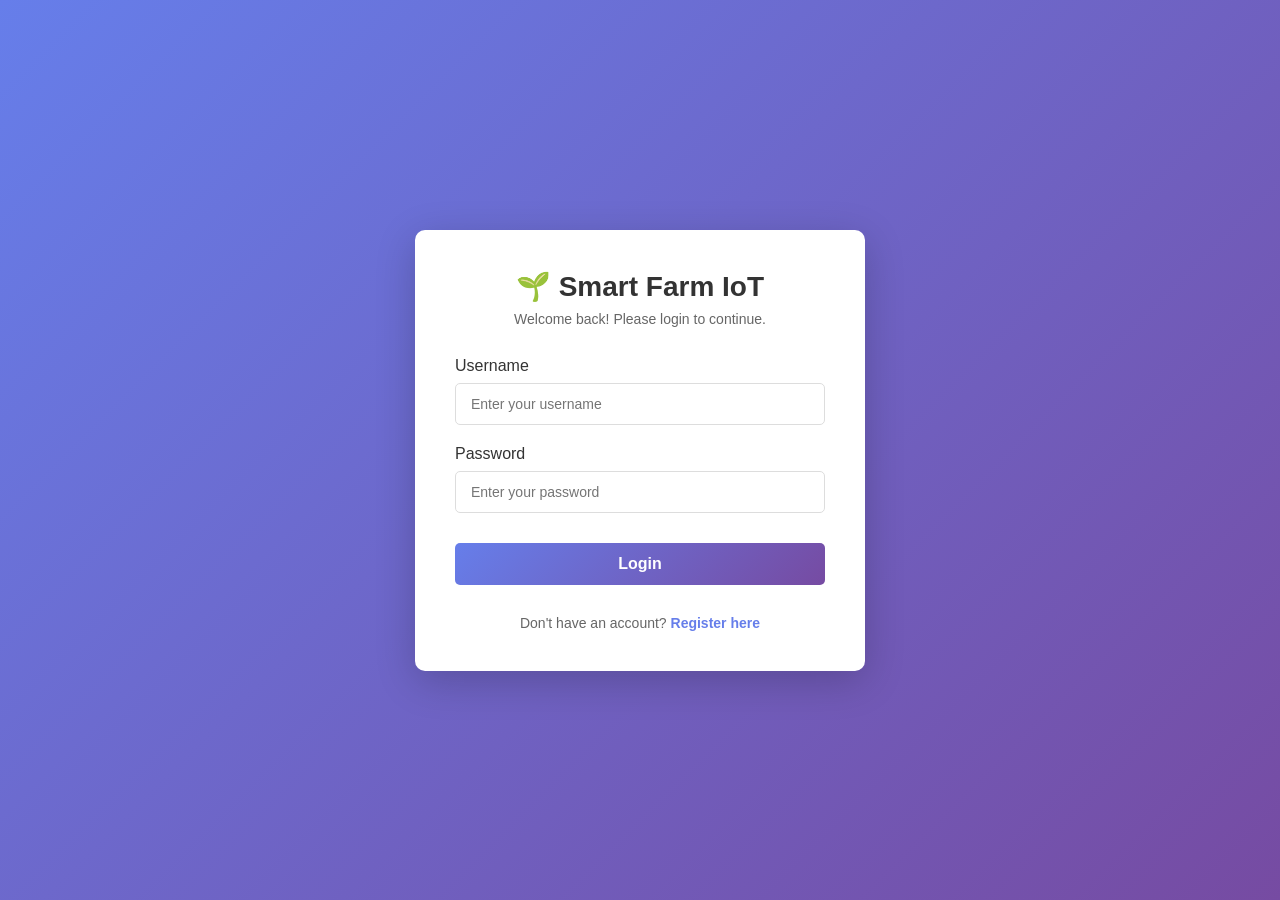
==== wwwroot/automation.html @ 26497a00 "Update Docker configuration and connection strings for AeroponicIOT - Removed the MSSQL service from" ====
<!DOCTYPE html>
<html lang="en">
<head>
    <meta charset="UTF-8">
    <meta name="viewport" content="width=device-width, initial-scale=1.0">
    <title>Automation Rules - Smart Farm IoT</title>
    <link rel="stylesheet" href="css/dashboard.css">
    <link rel="stylesheet" href="css/automation.css">
</head>
<body>
    <header>
        <h1>⚙️ Automation Rules</h1>
        <div class="header-controls">
            <div id="automationHeader"></div>
        </div>
    </header>

    <main class="automation-container">
        <!-- New Rule Section -->
        <section class="card new-rule-section">
            <h2>Create New Rule</h2>
            <form id="newRuleForm" class="rule-form">
                <div class="form-row">
                    <div class="form-group">
                        <label for="ruleName">Rule Name:</label>
                        <input type="text" id="ruleName" placeholder="e.g., Morning Irrigation" required>
                    </div>
                    <div class="form-group">
                        <label for="deviceSelect">Device:</label>
                        <select id="deviceSelect" required>
                            <option value="">Loading...</option>
                        </select>
                    </div>
                </div>

                <div class="form-row">
                    <div class="form-group">
                        <label for="ruleType">Rule Type:</label>
                        <select id="ruleType" onchange="updateRuleTypeFields()" required>
                            <option value="">Select Type</option>
                            <option value="0">Schedule (Time-based)</option>
                            <option value="1">Threshold (Sensor-based)</option>
                            <option value="2">Timer (Fixed Duration)</option>
                        </select>
                    </div>
                    <div class="form-group">
                        <label for="actuatorType">Actuator:</label>
                        <select id="actuatorType" required>
                            <option value="">Select Actuator</option>
                            <option value="0">Pump</option>
                            <option value="1">Fan</option>
                            <option value="2">Light</option>
                            <option value="3">Heater</option>
                        </select>
                    </div>
                </div>

                <div class="form-row">
                    <div class="form-group">
                        <label for="action">Action:</label>
                        <select id="action" required>
                            <option value="ON">Turn ON</option>
                            <option value="OFF">Turn OFF</option>
                            <option value="PULSE">Pulse (1 min on/off)</option>
                        </select>
                    </div>
                    <div class="form-group">
                        <label for="priority">Priority (1-10):</label>
                        <input type="number" id="priority" min="1" max="10" value="5" required>
                    </div>
                </div>

                <!-- Schedule Fields -->
                <div id="scheduleFields" style="display: none;">
                    <div class="form-row">
                        <div class="form-group">
                            <label for="scheduleTime">Time of Day:</label>
                            <input type="time" id="scheduleTime">
                        </div>
                        <div class="form-group">
                            <label for="durationMinutes">Duration (minutes):</label>
                            <input type="number" id="durationMinutes" min="1" max="1440">
                        </div>
                    </div>
                    <div class="form-group full-width">
                        <label>Repeat On:</label>
                        <div class="days-select">
                            <label><input type="checkbox" name="days" value="Monday"> Monday</label>
                            <label><input type="checkbox" name="days" value="Tuesday"> Tuesday</label>
                            <label><input type="checkbox" name="days" value="Wednesday"> Wednesday</label>
                            <label><input type="checkbox" name="days" value="Thursday"> Thursday</label>
                            <label><input type="checkbox" name="days" value="Friday"> Friday</label>
                            <label><input type="checkbox" name="days" value="Saturday"> Saturday</label>
                            <label><input type="checkbox" name="days" value="Sunday"> Sunday</label>
                        </div>
                    </div>
                </div>

                <!-- Threshold Fields -->
                <div id="thresholdFields" style="display: none;">
                    <div class="form-row">
                        <div class="form-group">
                            <label for="conditionParameter">When Parameter:</label>
                            <select id="conditionParameter">
                                <option value="pH">pH</option>
                                <option value="TDS">TDS (Nutrients)</option>
                                <option value="Temperature">Water Temperature</option>
                                <option value="Humidity">Air Humidity</option>
                            </select>
                        </div>
                        <div class="form-group">
                            <label for="conditionOperator">Becomes:</label>
                            <select id="conditionOperator">
                                <option value=">">&gt; (Greater than)</option>
                                <option value="<">&lt; (Less than)</option>
                                <option value=">=">&gt;= (Greater or equal)</option>
                                <option value="<=">&lt;= (Less or equal)</option>
                                <option value="==">=</option>
                            </select>
                        </div>
                        <div class="form-group">
                            <label for="conditionValue">Value:</label>
                            <input type="number" id="conditionValue" placeholder="6.5" step="0.1">
                        </div>
                    </div>
                    <div class="form-row">
                        <div class="form-group">
                            <label for="durationMinutes2">Duration (minutes):</label>
                            <input type="number" id="durationMinutes2" min="1" max="1440" placeholder="30">
                        </div>
                    </div>
                </div>

                <div class="form-row">
                    <button type="submit" class="btn-primary" style="width: 100%;">➕ Create Rule</button>
                </div>
            </form>
        </section>

        <!-- Active Rules Section -->
        <section class="card rules-section">
            <h2>Active Rules</h2>
            <div id="activeRulesList" class="rules-list">
                <p>Loading rules...</p>
            </div>
        </section>

        <!-- Inactive Rules Section -->
        <section class="card inactive-section">
            <h2>Inactive Rules</h2>
            <div id="inactiveRulesList" class="rules-list">
                <p>No inactive rules</p>
            </div>
        </section>

        <!-- Execution History -->
        <section class="card history-section">
            <h2>Recent Executions</h2>
            <div id="executionHistory" class="history-list">
                <p>No execution history</p>
            </div>
        </section>
    </main>

    <script src="js/config.js"></script>
    <script src="js/automation.js"></script>
</body>
</html>
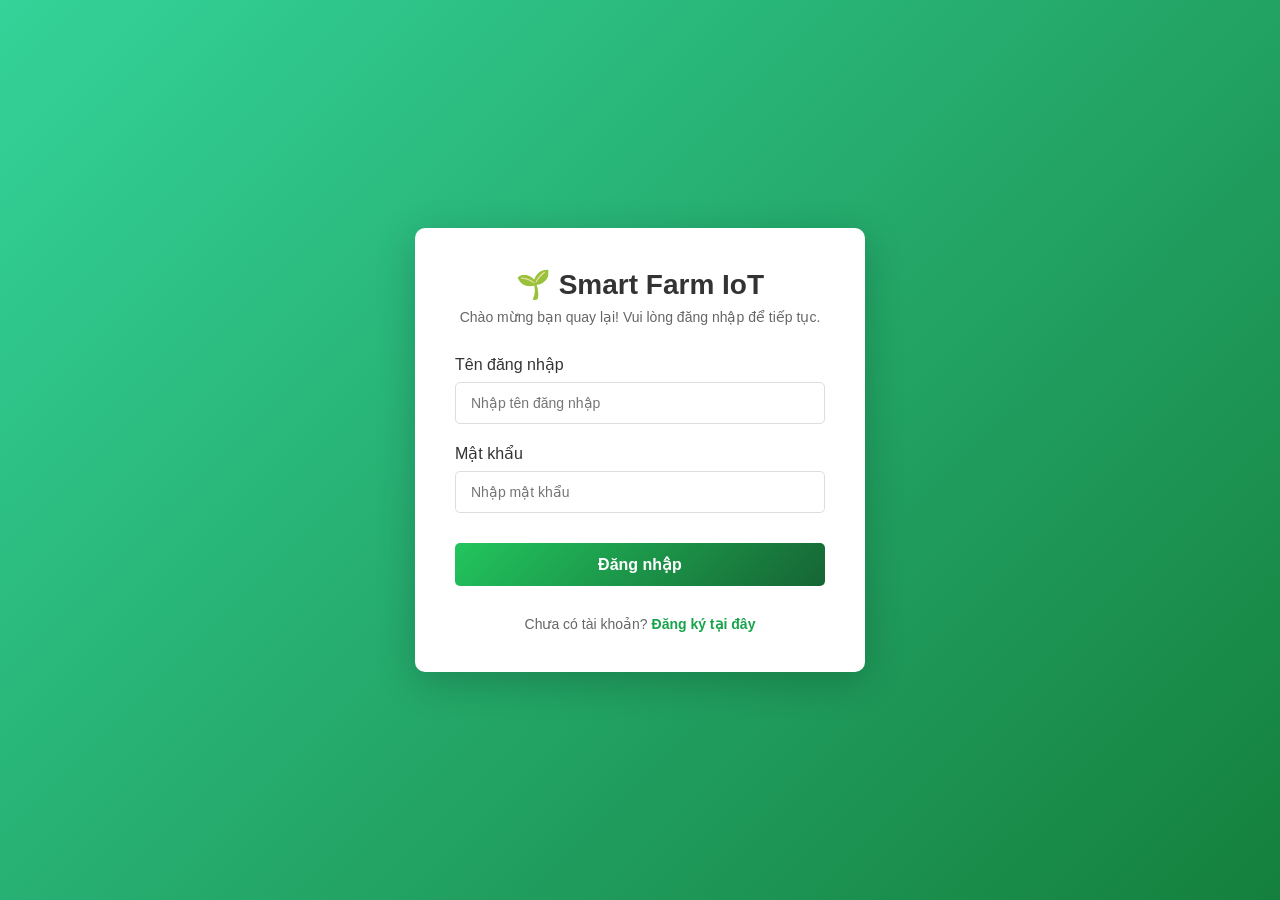
==== commit 2c57d4e8: "Merge branch 'feature/ui-dashboard' into Server-deploy" ====
--- a/wwwroot/automation.html
+++ b/wwwroot/automation.html
@@ -1,15 +1,15 @@
 <!DOCTYPE html>
-<html lang="en">
+<html lang="vi">
 <head>
     <meta charset="UTF-8">
     <meta name="viewport" content="width=device-width, initial-scale=1.0">
-    <title>Automation Rules - Smart Farm IoT</title>
-    <link rel="stylesheet" href="css/dashboard.css">
-    <link rel="stylesheet" href="css/automation.css">
+    <title>Quy tắc tự động hóa - Smart Farm IoT</title>
+    <link rel="stylesheet" href="css/dashboard.css?v=20260306">
+    <link rel="stylesheet" href="css/automation.css?v=20260306">
 </head>
 <body>
     <header>
-        <h1>⚙️ Automation Rules</h1>
+        <h1>⚙️ Quy tắc tự động hóa</h1>
         <div class="header-controls">
             <div id="automationHeader"></div>
         </div>
@@ -18,54 +18,54 @@
     <main class="automation-container">
         <!-- New Rule Section -->
         <section class="card new-rule-section">
-            <h2>Create New Rule</h2>
+            <h2>Tạo quy tắc mới</h2>
             <form id="newRuleForm" class="rule-form">
                 <div class="form-row">
                     <div class="form-group">
-                        <label for="ruleName">Rule Name:</label>
-                        <input type="text" id="ruleName" placeholder="e.g., Morning Irrigation" required>
+                        <label for="ruleName">Tên quy tắc:</label>
+                        <input type="text" id="ruleName" placeholder="ví dụ: Tưới buổi sáng" required>
                     </div>
                     <div class="form-group">
-                        <label for="deviceSelect">Device:</label>
+                        <label for="deviceSelect">Thiết bị:</label>
                         <select id="deviceSelect" required>
-                            <option value="">Loading...</option>
+                            <option value="">Đang tải...</option>
                         </select>
                     </div>
                 </div>
 
                 <div class="form-row">
                     <div class="form-group">
-                        <label for="ruleType">Rule Type:</label>
+                        <label for="ruleType">Loại quy tắc:</label>
                         <select id="ruleType" onchange="updateRuleTypeFields()" required>
-                            <option value="">Select Type</option>
-                            <option value="0">Schedule (Time-based)</option>
-                            <option value="1">Threshold (Sensor-based)</option>
-                            <option value="2">Timer (Fixed Duration)</option>
+                            <option value="">Chọn loại</option>
+                            <option value="0">Lịch (theo thời gian)</option>
+                            <option value="1">Ngưỡng (theo cảm biến)</option>
+                            <option value="2">Hẹn giờ (thời lượng cố định)</option>
                         </select>
                     </div>
                     <div class="form-group">
-                        <label for="actuatorType">Actuator:</label>
+                        <label for="actuatorType">Bộ chấp hành:</label>
                         <select id="actuatorType" required>
-                            <option value="">Select Actuator</option>
-                            <option value="0">Pump</option>
-                            <option value="1">Fan</option>
-                            <option value="2">Light</option>
-                            <option value="3">Heater</option>
+                            <option value="">Chọn bộ chấp hành</option>
+                            <option value="0">Bơm</option>
+                            <option value="1">Quạt</option>
+                            <option value="2">Đèn</option>
+                            <option value="3">Sưởi</option>
                         </select>
                     </div>
                 </div>
 
                 <div class="form-row">
                     <div class="form-group">
-                        <label for="action">Action:</label>
+                        <label for="action">Hành động:</label>
                         <select id="action" required>
-                            <option value="ON">Turn ON</option>
-                            <option value="OFF">Turn OFF</option>
-                            <option value="PULSE">Pulse (1 min on/off)</option>
+                            <option value="ON">Bật</option>
+                            <option value="OFF">Tắt</option>
+                            <option value="PULSE">Nhịp (bật/tắt 1 phút)</option>
                         </select>
                     </div>
                     <div class="form-group">
-                        <label for="priority">Priority (1-10):</label>
+                        <label for="priority">Độ ưu tiên (1-10):</label>
                         <input type="number" id="priority" min="1" max="10" value="5" required>
                     </div>
                 </div>
@@ -74,24 +74,24 @@
                 <div id="scheduleFields" style="display: none;">
                     <div class="form-row">
                         <div class="form-group">
-                            <label for="scheduleTime">Time of Day:</label>
+                            <label for="scheduleTime">Thời điểm trong ngày:</label>
                             <input type="time" id="scheduleTime">
                         </div>
                         <div class="form-group">
-                            <label for="durationMinutes">Duration (minutes):</label>
+                            <label for="durationMinutes">Thời lượng (phút):</label>
                             <input type="number" id="durationMinutes" min="1" max="1440">
                         </div>
                     </div>
                     <div class="form-group full-width">
-                        <label>Repeat On:</label>
+                        <label>Lặp lại vào:</label>
                         <div class="days-select">
-                            <label><input type="checkbox" name="days" value="Monday"> Monday</label>
-                            <label><input type="checkbox" name="days" value="Tuesday"> Tuesday</label>
-                            <label><input type="checkbox" name="days" value="Wednesday"> Wednesday</label>
-                            <label><input type="checkbox" name="days" value="Thursday"> Thursday</label>
-                            <label><input type="checkbox" name="days" value="Friday"> Friday</label>
-                            <label><input type="checkbox" name="days" value="Saturday"> Saturday</label>
-                            <label><input type="checkbox" name="days" value="Sunday"> Sunday</label>
+                            <label><input type="checkbox" name="days" value="Monday"> Thứ 2</label>
+                            <label><input type="checkbox" name="days" value="Tuesday"> Thứ 3</label>
+                            <label><input type="checkbox" name="days" value="Wednesday"> Thứ 4</label>
+                            <label><input type="checkbox" name="days" value="Thursday"> Thứ 5</label>
+                            <label><input type="checkbox" name="days" value="Friday"> Thứ 6</label>
+                            <label><input type="checkbox" name="days" value="Saturday"> Thứ 7</label>
+                            <label><input type="checkbox" name="days" value="Sunday"> Chủ nhật</label>
                         </div>
                     </div>
                 </div>
@@ -100,64 +100,64 @@
                 <div id="thresholdFields" style="display: none;">
                     <div class="form-row">
                         <div class="form-group">
-                            <label for="conditionParameter">When Parameter:</label>
+                            <label for="conditionParameter">Khi thông số:</label>
                             <select id="conditionParameter">
                                 <option value="pH">pH</option>
-                                <option value="TDS">TDS (Nutrients)</option>
-                                <option value="Temperature">Water Temperature</option>
-                                <option value="Humidity">Air Humidity</option>
+                                <option value="TDS">TDS (dinh dưỡng)</option>
+                                <option value="Temperature">Nhiệt độ nước</option>
+                                <option value="Humidity">Độ ẩm không khí</option>
                             </select>
                         </div>
                         <div class="form-group">
-                            <label for="conditionOperator">Becomes:</label>
+                            <label for="conditionOperator">Điều kiện:</label>
                             <select id="conditionOperator">
-                                <option value=">">&gt; (Greater than)</option>
-                                <option value="<">&lt; (Less than)</option>
-                                <option value=">=">&gt;= (Greater or equal)</option>
-                                <option value="<=">&lt;= (Less or equal)</option>
+                                <option value=">">&gt; (Lớn hơn)</option>
+                                <option value="<">&lt; (Nhỏ hơn)</option>
+                                <option value=">=">&gt;= (Lớn hơn hoặc bằng)</option>
+                                <option value="<=">&lt;= (Nhỏ hơn hoặc bằng)</option>
                                 <option value="==">=</option>
                             </select>
                         </div>
                         <div class="form-group">
-                            <label for="conditionValue">Value:</label>
+                            <label for="conditionValue">Giá trị:</label>
                             <input type="number" id="conditionValue" placeholder="6.5" step="0.1">
                         </div>
                     </div>
                     <div class="form-row">
                         <div class="form-group">
-                            <label for="durationMinutes2">Duration (minutes):</label>
+                            <label for="durationMinutes2">Thời lượng (phút):</label>
                             <input type="number" id="durationMinutes2" min="1" max="1440" placeholder="30">
                         </div>
                     </div>
                 </div>
 
                 <div class="form-row">
-                    <button type="submit" class="btn-primary" style="width: 100%;">➕ Create Rule</button>
+                    <button type="submit" class="btn-primary" style="width: 100%;">➕ Tạo quy tắc</button>
                 </div>
             </form>
         </section>
 
         <!-- Active Rules Section -->
         <section class="card rules-section">
-            <h2>Active Rules</h2>
+            <h2>Quy tắc đang hoạt động</h2>
             <div id="activeRulesList" class="rules-list">
-                <p>Loading rules...</p>
+                <p>Đang tải quy tắc...</p>
             </div>
         </section>
 
         <!-- Inactive Rules Section -->
         <section class="card inactive-section">
-            <h2>Inactive Rules</h2>
+            <h2>Quy tắc ngừng hoạt động</h2>
             <div id="inactiveRulesList" class="rules-list">
-                <p>No inactive rules</p>
+                <p>Không có quy tắc ngừng hoạt động</p>
             </div>
         </section>
 
         <!-- Execution History -->
         <section class="card history-section">
-            <h2>Recent Executions</h2>
+            <h2>Lịch sử thực thi gần đây</h2>
             <div id="executionHistory" class="history-list">
-                <p>No execution history</p>
+                <p>Chưa có lịch sử thực thi</p>
             </div>
         </section>
     </main>
--- a/wwwroot/css/dashboard.css
+++ b/wwwroot/css/dashboard.css
@@ -0,0 +1,758 @@
+/* Reset and base styles */
+* {
+    margin: 0;
+    padding: 0;
+    box-sizing: border-box;
+}
+
+body {
+    font-family: 'Segoe UI', Tahoma, Geneva, Verdana, sans-serif;
+    background-color: #f5f5f5;
+    color: #333;
+    line-height: 1.6;
+}
+
+header {
+    background: linear-gradient(135deg, #22c55e 0%, #166534 100%);
+    color: white;
+    padding: 1rem 2rem;
+    box-shadow: 0 2px 10px rgba(0,0,0,0.1);
+}
+
+header h1 {
+    margin-bottom: 0.5rem;
+}
+
+.header-controls {
+    display: flex;
+    justify-content: space-between;
+    align-items: center;
+    margin-top: 1rem;
+    gap: 2rem;
+}
+
+.user-info {
+    display: flex;
+    align-items: center;
+    gap: 1rem;
+    font-size: 0.9rem;
+}
+
+.user-info small {
+    opacity: 0.9;
+    font-size: 0.8rem;
+}
+
+.notification-bell {
+    position: relative;
+}
+
+.bell-button {
+    background: none;
+    border: none;
+    color: white;
+    font-size: 1.5rem;
+    cursor: pointer;
+    position: relative;
+    padding: 0;
+    transition: opacity 0.3s;
+}
+
+.bell-button:hover {
+    opacity: 0.8;
+}
+
+.sound-toggle {
+    background: none;
+    border: none;
+    color: white;
+    font-size: 1.3rem;
+    cursor: pointer;
+    padding: 0;
+    transition: opacity 0.3s;
+    margin-left: 0.5rem;
+}
+
+.sound-toggle:hover {
+    opacity: 0.8;
+}
+
+.notification-badge {
+    position: absolute;
+    top: -8px;
+    right: -8px;
+    background: #ff4444;
+    color: white;
+    border-radius: 50%;
+    width: 20px;
+    height: 20px;
+    display: flex;
+    align-items: center;
+    justify-content: center;
+    font-size: 0.75rem;
+    font-weight: bold;
+}
+
+.notification-dropdown {
+    position: absolute;
+    top: 40px;
+    left: -300px;
+    width: 350px;
+    background: white;
+    border-radius: 8px;
+    box-shadow: 0 4px 20px rgba(0, 0, 0, 0.2);
+    z-index: 1000;
+    max-height: 500px;
+    overflow-y: auto;
+    border: 1px solid #ddd;
+}
+
+.notification-header {
+    padding: 15px;
+    border-bottom: 1px solid #eee;
+    display: flex;
+    justify-content: space-between;
+    align-items: center;
+    background: #f9f9f9;
+    border-radius: 8px 8px 0 0;
+}
+
+.notification-header h3 {
+    margin: 0;
+    font-size: 1rem;
+    color: #333;
+}
+
+.clear-btn {
+    background: none;
+    border: none;
+    color: #16a34a;
+    cursor: pointer;
+    font-size: 0.8rem;
+    text-decoration: underline;
+}
+
+.notifications-list {
+    padding: 0;
+}
+
+.notification-item {
+    padding: 12px 15px;
+    border-bottom: 1px solid #eee;
+    display: flex;
+    justify-content: space-between;
+    align-items: flex-start;
+    gap: 10px;
+    cursor: pointer;
+    transition: background-color 0.2s;
+}
+
+.notification-item:hover {
+    background-color: #f9f9f9;
+}
+
+.notification-item.notification-alert {
+    border-left: 4px solid #dc3545;
+    background-color: #fff5f5;
+}
+
+.notification-item.notification-warning {
+    border-left: 4px solid #ffc107;
+    background-color: #fffbf0;
+}
+
+.notification-item.notification-error {
+    border-left: 4px solid #dc3545;
+    background-color: #fff5f5;
+}
+
+.notification-item.notification-info {
+    border-left: 4px solid #22c55e;
+    background-color: #f0fff4;
+}
+
+.notification-content {
+    flex: 1;
+}
+
+.notification-content h4 {
+    margin: 0 0 5px 0;
+    font-size: 0.95rem;
+    color: #333;
+}
+
+.notification-content p {
+    margin: 0 0 5px 0;
+    font-size: 0.85rem;
+    color: #666;
+}
+
+.notification-content small {
+    color: #999;
+    font-size: 0.8rem;
+}
+
+.mark-read-btn {
+    background: #22c55e;
+    color: white;
+    border: none;
+    border-radius: 50%;
+    width: 24px;
+    height: 24px;
+    cursor: pointer;
+    font-size: 0.9rem;
+    display: flex;
+    align-items: center;
+    justify-content: center;
+    transition: background-color 0.2s;
+}
+
+.mark-read-btn:hover {
+    background-color: #166534;
+}
+
+.no-notifications {
+    padding: 20px;
+    text-align: center;
+    color: #999;
+    font-size: 0.9rem;
+}
+
+
+.btn-secondary {
+    background-color: rgba(255, 255, 255, 0.2);
+    color: white;
+    border: 1px solid white;
+    padding: 0.5rem 1rem;
+    border-radius: 4px;
+    cursor: pointer;
+    font-size: 0.9rem;
+    transition: background-color 0.3s;
+}
+
+.btn-secondary:hover {
+    background-color: rgba(255, 255, 255, 0.3);
+}
+
+.btn-primary {
+    background-color: #4CAF50;
+    color: white;
+    border: none;
+    padding: 0.5rem 1rem;
+    border-radius: 4px;
+    cursor: pointer;
+    font-size: 0.9rem;
+    transition: background-color 0.3s;
+}
+
+.btn-primary:hover {
+    background-color: #45a049;
+}
+
+.btn-soft-green {
+    background: #8cd784;
+    color: #ffffff;
+    border: 1px solid rgba(255, 255, 255, 0.22);
+}
+
+.btn-soft-green:hover {
+    background: #79cc70;
+}
+
+main {
+    padding: 2rem;
+    max-width: 1400px;
+    margin: 0 auto;
+}
+
+.garden-toolbar {
+    max-width: 1400px;
+    margin: 1rem auto 0;
+    padding: 0 2rem;
+    display: flex;
+    justify-content: space-between;
+    align-items: end;
+    gap: 1rem;
+}
+
+.garden-selector-wrap {
+    display: flex;
+    flex-direction: column;
+    gap: 0.4rem;
+    min-width: 280px;
+}
+
+.garden-selector-wrap label {
+    font-size: 0.9rem;
+    font-weight: 600;
+    color: #333;
+}
+
+.garden-selector-wrap select {
+    padding: 0.5rem;
+    border: 1px solid #ddd;
+    border-radius: 4px;
+    font-size: 0.95rem;
+}
+
+.garden-selector-wrap select:focus {
+    outline: none;
+    border-color: #22c55e;
+}
+
+.dashboard-grid {
+    display: grid;
+    grid-template-columns: repeat(auto-fit, minmax(400px, 1fr));
+    gap: 2rem;
+}
+
+.card {
+    background: white;
+    border-radius: 8px;
+    box-shadow: 0 2px 10px rgba(0,0,0,0.1);
+    padding: 1.5rem;
+    margin-bottom: 1rem;
+}
+
+.card h2 {
+    margin-bottom: 1rem;
+    color: #333;
+    border-bottom: 2px solid #22c55e;
+    padding-bottom: 0.5rem;
+}
+
+/* KPI */
+.kpi-grid {
+    display: grid;
+    grid-template-columns: 1fr;
+    gap: 0.75rem;
+}
+
+.kpi-card {
+    background: linear-gradient(135deg, #c9dfcf 0%, #c2d9c8 100%);
+    border: 1px solid #a6d9b7;
+    border-radius: 10px;
+    padding: 0.75rem 0.85rem;
+}
+
+.kpi-header {
+    display: flex;
+    flex-direction: column;
+    align-items: flex-start;
+    gap: 0.3rem;
+}
+
+.kpi-label {
+    font-weight: 700;
+    color: #1a5a39;
+    font-size: 0.95rem;
+}
+
+.kpi-value {
+    font-size: 1.15rem;
+    font-weight: 800;
+    color: #114b2f;
+    white-space: normal;
+    overflow-wrap: anywhere;
+}
+
+.kpi-subtitle {
+    margin-top: 0.2rem;
+    color: #1f2f2c;
+    font-size: 0.82rem;
+}
+
+/* Overview Card */
+.stats-grid {
+    display: grid;
+    grid-template-columns: repeat(auto-fit, minmax(120px, 1fr));
+    gap: 1rem;
+}
+
+.stat-item {
+    text-align: center;
+    padding: 1rem;
+    background: #f8f9fa;
+    border-radius: 6px;
+}
+
+.stat-value {
+    display: block;
+    font-size: 2rem;
+    font-weight: bold;
+    color: #16a34a;
+}
+
+.stat-label {
+    font-size: 0.9rem;
+    color: #666;
+}
+
+/* Device Status */
+.devices-grid {
+    display: grid;
+    gap: 1rem;
+}
+
+.device-card {
+    border: 1px solid #ddd;
+    border-radius: 6px;
+    padding: 1rem;
+    background: #fafafa;
+    transition: box-shadow 0.3s;
+}
+
+.device-card:hover {
+    box-shadow: 0 4px 15px rgba(0,0,0,0.1);
+}
+
+.device-header {
+    display: flex;
+    justify-content: space-between;
+    align-items: center;
+    margin-bottom: 0.5rem;
+}
+
+.device-name {
+    font-weight: bold;
+    color: #333;
+}
+
+.device-status {
+    padding: 0.25rem 0.5rem;
+    border-radius: 12px;
+    font-size: 0.8rem;
+    font-weight: bold;
+}
+
+.status-active {
+    background-color: #4CAF50;
+    color: white;
+}
+
+.status-inactive {
+    background-color: #f44336;
+    color: white;
+}
+
+.device-mac {
+    color: #666;
+    font-size: 0.9rem;
+    margin-bottom: 0.5rem;
+}
+
+.device-crop {
+    color: #888;
+    font-size: 0.9rem;
+    margin-bottom: 1rem;
+}
+
+.sensor-grid {
+    display: grid;
+    grid-template-columns: repeat(auto-fit, minmax(100px, 1fr));
+    gap: 0.5rem;
+}
+
+.sensor-item {
+    text-align: center;
+    padding: 0.5rem;
+    background: white;
+    border-radius: 4px;
+    border: 1px solid #eee;
+}
+
+.sensor-label {
+    font-size: 0.8rem;
+    color: #666;
+    margin-bottom: 0.25rem;
+}
+
+.sensor-value {
+    font-weight: bold;
+    color: #333;
+}
+
+.device-actions {
+    margin-top: 1rem;
+    text-align: center;
+}
+
+.btn-secondary {
+    background-color: #22c55e;
+    color: white;
+    border: none;
+    padding: 0.4rem 0.8rem;
+    border-radius: 4px;
+    cursor: pointer;
+    font-size: 0.8rem;
+    margin: 0 0.25rem;
+    transition: background-color 0.3s;
+}
+
+.btn-secondary:hover {
+    background-color: #166534;
+}
+
+/* Alerts */
+.alerts-list {
+    max-height: 300px;
+    overflow-y: auto;
+}
+
+.alert-item {
+    padding: 0.75rem;
+    border-left: 4px solid;
+    margin-bottom: 0.5rem;
+    background: #f8f9fa;
+    border-radius: 4px;
+}
+
+.alert-warning {
+    border-left-color: #ff9800;
+}
+
+.alert-error {
+    border-left-color: #f44336;
+}
+
+.alert-info {
+    border-left-color: #22c55e;
+}
+
+.alert-title {
+    font-weight: bold;
+    margin-bottom: 0.25rem;
+}
+
+.alert-message {
+    font-size: 0.9rem;
+    color: #666;
+}
+
+.alert-timestamp {
+    font-size: 0.8rem;
+    color: #999;
+    margin-top: 0.25rem;
+}
+
+/* Manual Control */
+.control-form {
+    display: grid;
+    gap: 0.75rem;
+}
+
+.control-card .form-group label {
+    margin-bottom: 0.35rem;
+    font-size: 0.95rem;
+}
+
+.control-card .form-group select,
+.control-card .form-group input {
+    padding: 0.45rem 0.55rem;
+    font-size: 0.95rem;
+}
+
+.manual-actuator-grid {
+    margin-top: 0.8rem;
+    display: grid;
+    grid-template-columns: repeat(auto-fit, minmax(150px, 1fr));
+    gap: 0.7rem;
+}
+
+.manual-actuator-card {
+    background: linear-gradient(135deg, #c9dfcf 0%, #c2d9c8 100%);
+    border: 1px solid #a6d9b7;
+    border-radius: 12px;
+    padding: 0.7rem;
+    color: #1a5a39;
+    display: flex;
+    flex-direction: column;
+    gap: 0.35rem;
+    min-height: 118px;
+}
+
+.actuator-icon {
+    font-size: 1rem;
+    line-height: 1;
+}
+
+.actuator-name {
+    font-size: 0.95rem;
+    font-weight: 600;
+}
+
+.actuator-status {
+    margin-top: auto;
+    font-size: 1.25rem;
+    font-weight: 700;
+    color: #114b2f;
+}
+
+.actuator-toggle {
+    width: 56px;
+    height: 32px;
+    border: 1px solid #9ec9ac;
+    border-radius: 999px;
+    background: #d7e7dc;
+    padding: 2px;
+    cursor: pointer;
+    position: relative;
+    transition: background-color 0.2s ease;
+    align-self: flex-end;
+}
+
+.toggle-knob {
+    width: 26px;
+    height: 26px;
+    border-radius: 50%;
+    background: #f6fffa;
+    display: block;
+    transform: translateX(0);
+    transition: transform 0.2s ease;
+}
+
+.manual-actuator-card.is-on .actuator-toggle {
+    background: #8ccfa3;
+}
+
+.manual-actuator-card.is-on .toggle-knob {
+    transform: translateX(26px);
+    background: #ffffff;
+}
+
+.manual-actuator-card.is-on .actuator-status {
+    color: #0f4029;
+}
+
+.form-group {
+    display: flex;
+    flex-direction: column;
+}
+
+.form-group label {
+    margin-bottom: 0.5rem;
+    font-weight: bold;
+    color: #333;
+}
+
+.form-group select,
+.form-group input {
+    padding: 0.5rem;
+    border: 1px solid #ddd;
+    border-radius: 4px;
+    font-size: 1rem;
+}
+
+.form-group select:focus,
+.form-group input:focus {
+    outline: none;
+    border-color: #22c55e;
+}
+
+/* Modal */
+.modal {
+    display: none;
+    position: fixed;
+    z-index: 1000;
+    left: 0;
+    top: 0;
+    width: 100%;
+    height: 100%;
+    background-color: rgba(0,0,0,0.5);
+}
+
+.modal-content {
+    background-color: white;
+    margin: 5% auto;
+    padding: 2rem;
+    border-radius: 8px;
+    width: 80%;
+    max-width: 800px;
+    max-height: 80vh;
+    overflow-y: auto;
+}
+
+.garden-modal-content {
+    width: 90%;
+    max-width: 520px;
+}
+
+.profile-modal-content {
+    width: 90%;
+    max-width: 560px;
+}
+
+.profile-grid {
+    display: grid;
+    gap: 0.75rem;
+}
+
+.profile-item {
+    display: grid;
+    grid-template-columns: 170px 1fr;
+    gap: 0.75rem;
+    padding: 0.65rem 0.8rem;
+    background: #f8f9fa;
+    border-radius: 6px;
+}
+
+.profile-item .label {
+    color: #4b5563;
+    font-weight: 600;
+}
+
+.profile-item .value {
+    color: #111827;
+    overflow-wrap: anywhere;
+}
+
+.close {
+    color: #aaa;
+    float: right;
+    font-size: 28px;
+    font-weight: bold;
+    cursor: pointer;
+}
+
+.close:hover {
+    color: #333;
+}
+
+/* Responsive */
+@media (max-width: 768px) {
+    .garden-toolbar {
+        padding: 0 1rem;
+        flex-direction: column;
+        align-items: stretch;
+    }
+
+    .garden-selector-wrap {
+        min-width: 100%;
+    }
+
+    main {
+        padding: 1rem;
+    }
+
+    .dashboard-grid {
+        grid-template-columns: 1fr;
+    }
+
+    .stats-grid {
+        grid-template-columns: repeat(3, 1fr);
+    }
+
+    .kpi-grid {
+        grid-template-columns: 1fr;
+    }
+
+    .header-controls {
+        flex-direction: column;
+        gap: 1rem;
+        align-items: stretch;
+    }
+
+    .profile-item {
+        grid-template-columns: 1fr;
+    }
+}
--- a/wwwroot/css/automation.css
+++ b/wwwroot/css/automation.css
@@ -0,0 +1,330 @@
+/* Automation Rules CSS */
+
+.automation-container {
+    max-width: 1200px;
+    margin: 2rem auto;
+    padding: 0 1rem;
+}
+
+/* New Rule Section */
+.new-rule-section {
+    margin-bottom: 3rem;
+}
+
+.rule-form {
+    display: flex;
+    flex-direction: column;
+    gap: 1.5rem;
+}
+
+.form-row {
+    display: grid;
+    grid-template-columns: repeat(auto-fit, minmax(250px, 1fr));
+    gap: 1rem;
+}
+
+.form-group {
+    display: flex;
+    flex-direction: column;
+    gap: 0.5rem;
+}
+
+.form-group.full-width {
+    grid-column: 1 / -1;
+}
+
+.form-group label {
+    font-weight: 600;
+    color: #333;
+    font-size: 0.95rem;
+}
+
+.form-group input,
+.form-group select {
+    padding: 0.75rem;
+    border: 1px solid #ddd;
+    border-radius: 4px;
+    font-size: 0.95rem;
+    background-color: white;
+    transition: border-color 0.2s, box-shadow 0.2s;
+}
+
+.form-group input:focus,
+.form-group select:focus {
+    outline: none;
+    border-color: #22c55e;
+    box-shadow: 0 0 0 2px rgba(34, 197, 94, 0.14);
+}
+
+.form-group input[type="number"] {
+    width: 100%;
+}
+
+/* Days Selection */
+.days-select {
+    display: grid;
+    grid-template-columns: repeat(auto-fit, minmax(120px, 1fr));
+    gap: 0.5rem;
+    padding: 1rem;
+    background: #f9f9f9;
+    border-radius: 4px;
+}
+
+.days-select label {
+    display: flex;
+    align-items: center;
+    gap: 0.5rem;
+    cursor: pointer;
+    font-weight: normal;
+}
+
+.days-select input[type="checkbox"] {
+    cursor: pointer;
+}
+
+/* Button */
+.btn-primary {
+    padding: 0.75rem 1.5rem;
+    background: linear-gradient(135deg, #22c55e 0%, #166534 100%);
+    color: white;
+    border: none;
+    border-radius: 4px;
+    cursor: pointer;
+    font-weight: 600;
+    transition: transform 0.2s, box-shadow 0.2s;
+    font-size: 1rem;
+}
+
+.btn-primary:hover {
+    transform: translateY(-2px);
+    box-shadow: 0 4px 12px rgba(22, 101, 52, 0.35);
+}
+
+.btn-secondary {
+    padding: 0.5rem 1rem;
+    background: #8cd784;
+    color: #ffffff;
+    border: none;
+    border-radius: 4px;
+    cursor: pointer;
+    font-weight: 600;
+    transition: background 0.2s;
+}
+
+.btn-secondary:hover {
+    background: #79cc70;
+}
+
+#automationHeader .btn-secondary {
+    background: #8cd784;
+    color: #ffffff;
+    border: 1px solid rgba(255, 255, 255, 0.22);
+}
+
+#automationHeader .btn-secondary:hover {
+    background: #79cc70;
+}
+
+/* Rules Display */
+.rules-section,
+.inactive-section,
+.history-section {
+    margin-bottom: 2rem;
+}
+
+.rules-list {
+    display: flex;
+    flex-direction: column;
+    gap: 1rem;
+}
+
+.rule-card {
+    background: white;
+    border: 1px solid #eee;
+    border-left: 4px solid #22c55e;
+    border-radius: 4px;
+    padding: 1.5rem;
+    transition: box-shadow 0.2s;
+}
+
+.rule-card:hover {
+    box-shadow: 0 4px 12px rgba(0, 0, 0, 0.1);
+}
+
+.rule-card.inactive {
+    opacity: 0.7;
+    background: #fafafa;
+    border-left-color: #ccc;
+}
+
+.rule-header {
+    display: flex;
+    justify-content: space-between;
+    align-items: center;
+    margin-bottom: 1rem;
+    padding-bottom: 0.5rem;
+    border-bottom: 1px solid #f0f0f0;
+}
+
+.rule-header h3 {
+    margin: 0;
+    color: #333;
+}
+
+.rule-status {
+    padding: 0.25rem 0.75rem;
+    border-radius: 12px;
+    font-size: 0.85rem;
+    font-weight: 600;
+    white-space: nowrap;
+}
+
+.rule-status.active {
+    background: #c8e6c9;
+    color: #2e7d32;
+}
+
+.rule-status.inactive {
+    background: #ffccbc;
+    color: #d84315;
+}
+
+.rule-details {
+    display: grid;
+    grid-template-columns: repeat(auto-fit, minmax(200px, 1fr));
+    gap: 1rem;
+    margin-bottom: 1rem;
+}
+
+.detail-item {
+    display: flex;
+    flex-direction: column;
+    gap: 0.25rem;
+}
+
+.detail-item .label {
+    font-size: 0.85rem;
+    color: #999;
+    font-weight: 600;
+    text-transform: uppercase;
+}
+
+.detail-item .value {
+    font-size: 0.95rem;
+    color: #333;
+}
+
+.rule-actions {
+    display: flex;
+    gap: 0.5rem;
+    justify-content: flex-end;
+}
+
+.btn-small {
+    padding: 0.5rem 1rem;
+    background: #e3f2fd;
+    color: #1976d2;
+    border: none;
+    border-radius: 4px;
+    cursor: pointer;
+    font-size: 0.9rem;
+    transition: background 0.2s;
+}
+
+.btn-small:hover {
+    background: #bbdefb;
+}
+
+.btn-small.danger {
+    background: #ffebee;
+    color: #d32f2f;
+}
+
+.btn-small.danger:hover {
+    background: #ffcdd2;
+}
+
+/* Responsive */
+@media (max-width: 768px) {
+    .rule-header {
+        flex-direction: column;
+        align-items: flex-start;
+        gap: 0.5rem;
+    }
+
+    .rule-details {
+        grid-template-columns: 1fr;
+    }
+
+    .form-row {
+        grid-template-columns: 1fr;
+    }
+
+    .days-select {
+        grid-template-columns: repeat(2, 1fr);
+    }
+
+    .rule-actions {
+        justify-content: flex-start;
+    }
+}
+
+/* Card styling */
+.card {
+    background: linear-gradient(135deg, #c9dfcf 0%, #c2d9c8 100%);
+    border: 1px solid #a6d9b7;
+    padding: 2rem;
+    border-radius: 8px;
+    box-shadow: 0 2px 8px rgba(0, 0, 0, 0.1);
+}
+
+.card h2 {
+    margin-top: 0;
+    color: #114b2f;
+    border-bottom: 2px solid #22c55e;
+    padding-bottom: 1rem;
+}
+
+/* Header */
+header {
+    background: linear-gradient(135deg, #22c55e 0%, #166534 100%);
+    color: white;
+    padding: 1rem 2rem;
+    box-shadow: 0 2px 10px rgba(0, 0, 0, 0.1);
+}
+
+header h1 {
+    margin-bottom: 0.5rem;
+}
+
+.header-controls {
+    display: flex;
+    justify-content: space-between;
+    align-items: center;
+    margin-top: 1rem;
+    gap: 1rem;
+}
+
+#automationHeader {
+    display: flex;
+    align-items: center;
+    gap: 1rem;
+    color: white;
+}
+
+#automationHeader span {
+    font-size: 0.95rem;
+}
+
+#automationHeader small {
+    opacity: 0.9;
+}
+
+/* No data message */
+.rules-list > p,
+.history-list > p {
+    text-align: center;
+    padding: 2rem;
+    color: #999;
+    font-size: 1rem;
+}
